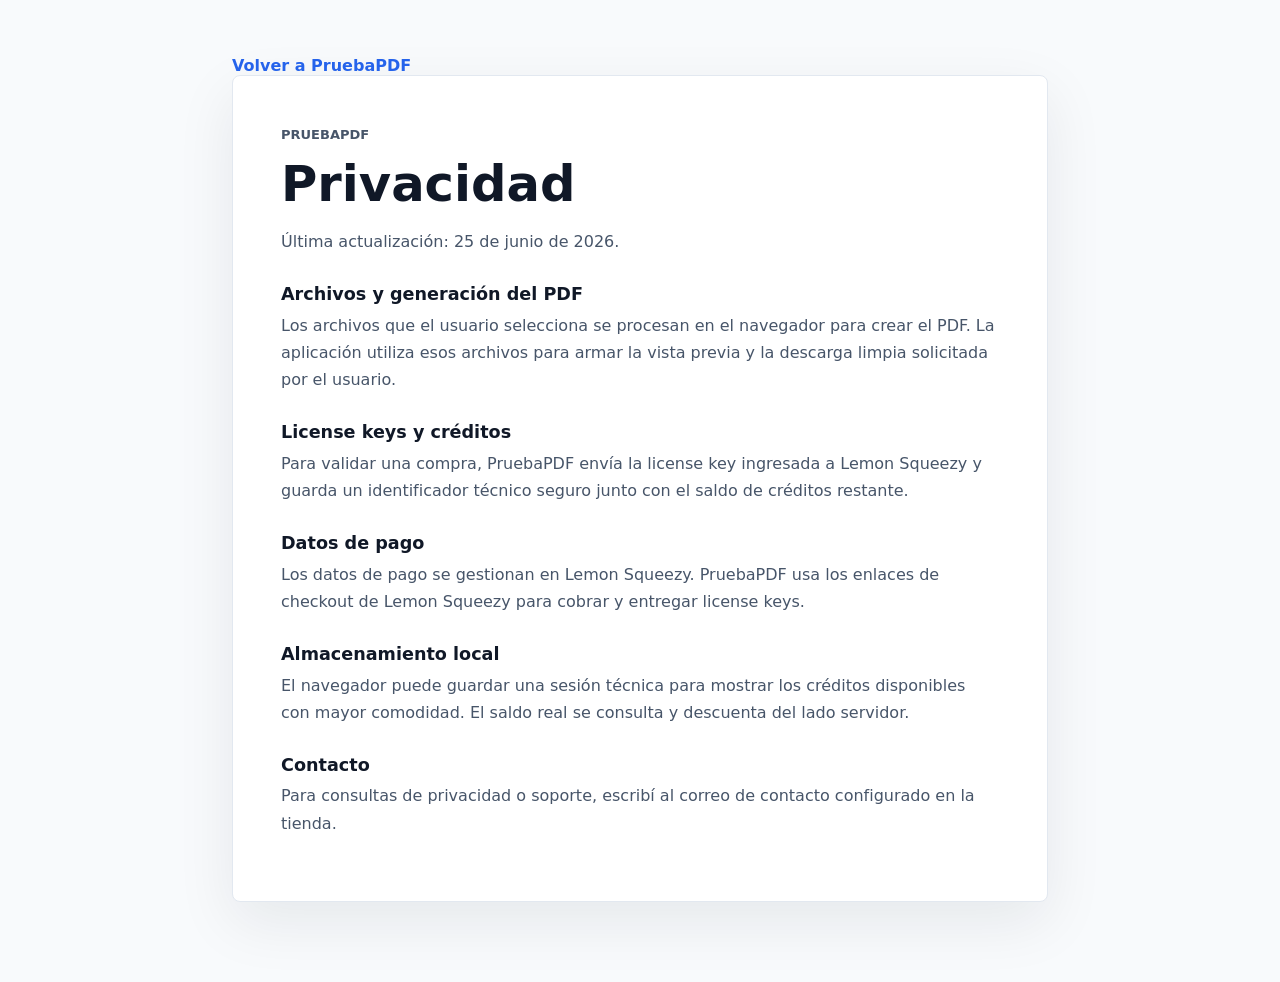
==== privacidad.html @ 2d275d3f "Add legal pages and env examples" ====
<!doctype html>
<html lang="es">
  <head>
    <meta charset="utf-8" />
    <meta name="viewport" content="width=device-width, initial-scale=1" />
    <title>Privacidad | PruebaPDF</title>
    <meta name="description" content="Política de privacidad de PruebaPDF." />
    <link rel="stylesheet" href="./styles.css" />
  </head>
  <body class="legal-page">
    <main class="legal-shell">
      <a href="./index.html">Volver a PruebaPDF</a>
      <article class="legal-card">
        <p class="eyebrow">PruebaPDF</p>
        <h1>Privacidad</h1>
        <p>Última actualización: 25 de junio de 2026.</p>

        <h2>Archivos y generación del PDF</h2>
        <p>
          Los archivos que el usuario selecciona se procesan en el navegador para crear el PDF. La aplicación utiliza esos
          archivos para armar la vista previa y la descarga limpia solicitada por el usuario.
        </p>

        <h2>License keys y créditos</h2>
        <p>
          Para validar una compra, PruebaPDF envía la license key ingresada a Lemon Squeezy y guarda un identificador
          técnico seguro junto con el saldo de créditos restante.
        </p>

        <h2>Datos de pago</h2>
        <p>
          Los datos de pago se gestionan en Lemon Squeezy. PruebaPDF usa los enlaces de checkout de Lemon Squeezy para
          cobrar y entregar license keys.
        </p>

        <h2>Almacenamiento local</h2>
        <p>
          El navegador puede guardar una sesión técnica para mostrar los créditos disponibles con mayor comodidad. El saldo
          real se consulta y descuenta del lado servidor.
        </p>

        <h2>Contacto</h2>
        <p>Para consultas de privacidad o soporte, escribí al correo de contacto configurado en la tienda.</p>
      </article>
    </main>
  </body>
</html>
---- styles.css ----
:root {
  --ink: #09111a;
  --muted: #5b6472;
  --line: #d9e3e8;
  --paper: #ffffff;
  --soft: #f7fafc;
  --mint: #139b8f;
  --blue: #246bfe;
  --coral: #e95f58;
  --gold: #f5ba41;
  --violet: #6e56cf;
  --shadow: 0 18px 45px rgba(30, 45, 62, 0.1);
}

* {
  box-sizing: border-box;
}

html {
  scroll-behavior: smooth;
}

body {
  margin: 0;
  background:
    linear-gradient(180deg, #f4fbff 0%, #fffaf1 42%, #f7fafc 100%);
  color: var(--ink);
  font-family: Inter, ui-sans-serif, system-ui, -apple-system, BlinkMacSystemFont, "Segoe UI", sans-serif;
}

a {
  color: inherit;
  text-decoration: none;
}

button,
input,
textarea {
  font: inherit;
}

button {
  cursor: pointer;
}

.hero {
  min-height: 92vh;
  background:
    linear-gradient(90deg, rgba(7, 16, 29, 0.9), rgba(11, 91, 112, 0.56)),
    url("https://images.unsplash.com/photo-1450101499163-c8848c66ca85?auto=format&fit=crop&w=1800&q=85");
  background-position: center;
  background-size: cover;
  color: white;
  display: flex;
  flex-direction: column;
  justify-content: space-between;
  padding: 22px clamp(18px, 5vw, 72px) 54px;
}

.nav {
  align-items: center;
  display: flex;
  justify-content: space-between;
}

.nav strong {
  font-size: 22px;
}

.nav a {
  background: rgba(255, 255, 255, 0.13);
  border: 1px solid rgba(255, 255, 255, 0.42);
  border-radius: 999px;
  padding: 9px 14px;
}

.hero-grid {
  align-items: center;
  display: grid;
  gap: 36px;
  grid-template-columns: minmax(0, 1.1fr) minmax(300px, 0.7fr);
}

.eyebrow {
  color: #bff8e9;
  font-size: 13px;
  font-weight: 800;
  letter-spacing: 0;
  margin: 0 0 12px;
  text-transform: uppercase;
}

h1,
h2,
h3,
p {
  margin-top: 0;
}

h1 {
  font-size: clamp(42px, 7vw, 76px);
  letter-spacing: 0;
  line-height: 0.98;
  margin-bottom: 22px;
  max-width: 980px;
}

h2 {
  font-size: 34px;
  letter-spacing: 0;
  line-height: 1.05;
  margin-bottom: 10px;
}

.lead {
  color: rgba(255, 255, 255, 0.86);
  font-size: 20px;
  line-height: 1.45;
  max-width: 720px;
}

.actions {
  display: flex;
  flex-wrap: wrap;
  gap: 12px;
  margin-top: 28px;
}

.primary,
.secondary,
.dark,
.code-box button {
  align-items: center;
  border: 0;
  border-radius: 8px;
  display: inline-flex;
  font-weight: 800;
  gap: 8px;
  justify-content: center;
  min-height: 48px;
  padding: 0 18px;
}

.primary {
  background: linear-gradient(135deg, var(--gold), #ff7a59);
  box-shadow: 0 14px 28px rgba(233, 95, 88, 0.25);
  color: #211404;
}

.secondary {
  background: rgba(255, 255, 255, 0.18);
  border: 1px solid rgba(255, 255, 255, 0.28);
  color: white;
}

.dark {
  background: linear-gradient(135deg, var(--ink), #214b76);
  box-shadow: 0 14px 28px rgba(9, 17, 26, 0.18);
  color: white;
}

button:disabled {
  cursor: not-allowed;
  opacity: 0.55;
}

.paper {
  background: white;
  border-radius: 6px;
  box-shadow: 0 26px 70px rgba(0, 0, 0, 0.35);
  color: var(--ink);
  display: grid;
  gap: 16px;
  min-height: 430px;
  padding: 34px;
  transform: rotate(1.5deg);
}

.paper span {
  color: var(--blue);
  font-weight: 800;
}

.paper b {
  font-size: 28px;
  line-height: 1.05;
}

.paper small {
  border-top: 1px solid var(--line);
  color: var(--muted);
  padding-top: 14px;
}

.band {
  background: #ffffff;
}

.builder {
  background:
    linear-gradient(135deg, rgba(36, 107, 254, 0.08), rgba(19, 155, 143, 0.08)),
    #f9fcff;
}

.prices {
  background: #101b2a;
  color: white;
}

.faq {
  background: #fffaf1;
}

.band,
.builder,
.prices,
.faq {
  padding: 56px clamp(18px, 5vw, 72px);
}

.three,
.price-grid {
  display: grid;
  gap: 16px;
}

.three {
  grid-template-columns: repeat(3, 1fr);
}

.mini,
.price,
.side,
.workspace {
  background: var(--paper);
  border: 1px solid var(--line);
  border-radius: 8px;
  box-shadow: var(--shadow);
}

.mini {
  align-items: center;
  border-color: transparent;
  display: flex;
  font-weight: 800;
  gap: 10px;
  padding: 18px;
}

.mini:nth-child(1) {
  background: #eaf7ff;
  color: #0c4771;
}

.mini:nth-child(2) {
  background: #fff0e8;
  color: #87371e;
}

.mini:nth-child(3) {
  background: #edf8ef;
  color: #1d653b;
}

.section-title {
  margin-bottom: 24px;
}

.section-title .eyebrow {
  color: var(--blue);
}

.prices .section-title .eyebrow {
  color: var(--gold);
}

.prices .section-title h2 {
  color: white;
}

.builder-grid {
  align-items: start;
  display: grid;
  gap: 18px;
  grid-template-columns: minmax(0, 1fr) 360px;
}

.workspace,
.side {
  padding: 18px;
}

.upload {
  align-items: center;
  background: linear-gradient(180deg, #ffffff, #f2fbff);
  border: 2px dashed #71a8d8;
  border-radius: 8px;
  cursor: pointer;
  display: grid;
  gap: 8px;
  justify-items: center;
  min-height: 160px;
  padding: 24px;
  text-align: center;
}

.upload input {
  display: none;
}

.upload-icon {
  align-items: center;
  background: linear-gradient(135deg, var(--blue), var(--mint));
  border-radius: 999px;
  color: white;
  display: flex;
  font-size: 28px;
  font-weight: 900;
  height: 48px;
  justify-content: center;
  width: 48px;
}

.upload span,
.status p,
.price p,
.faq p,
.timeline,
footer span,
.empty {
  color: var(--muted);
}

.form-grid {
  display: grid;
  gap: 14px;
  grid-template-columns: repeat(3, 1fr);
  margin-top: 18px;
}

label {
  color: #2f3843;
  display: grid;
  font-size: 13px;
  font-weight: 800;
  gap: 7px;
}

.wide {
  grid-column: 1 / -1;
}

input,
textarea {
  background: white;
  border: 1px solid var(--line);
  border-radius: 8px;
  color: var(--ink);
  min-height: 44px;
  padding: 10px 12px;
  width: 100%;
}

input:focus,
textarea:focus {
  border-color: var(--blue);
  box-shadow: 0 0 0 4px rgba(36, 107, 254, 0.12);
  outline: none;
}

textarea {
  min-height: 92px;
  resize: vertical;
}

.items {
  display: grid;
  gap: 12px;
  margin-top: 18px;
}

.item {
  align-items: center;
  background: #ffffff;
  border: 1px solid #dce9f3;
  border-radius: 8px;
  display: grid;
  gap: 14px;
  grid-template-columns: 72px minmax(0, 1fr) auto;
  padding: 12px;
}

.thumb {
  align-items: center;
  aspect-ratio: 1;
  background: linear-gradient(135deg, #eaf2ff, #e9fbf4);
  border-radius: 6px;
  display: flex;
  font-size: 28px;
  justify-content: center;
  overflow: hidden;
}

.thumb img {
  height: 100%;
  object-fit: cover;
  width: 100%;
}

.item-body {
  display: grid;
  gap: 9px;
  min-width: 0;
}

.item-body strong {
  overflow: hidden;
  text-overflow: ellipsis;
  white-space: nowrap;
}

.item-fields {
  display: grid;
  gap: 8px;
  grid-template-columns: 150px 1fr;
}

.tool-buttons {
  display: grid;
  gap: 7px;
}

.tool-buttons button {
  align-items: center;
  background: white;
  border: 1px solid var(--line);
  border-radius: 7px;
  display: flex;
  height: 34px;
  justify-content: center;
  width: 38px;
}

.tool-buttons button:hover {
  border-color: var(--blue);
  color: var(--blue);
}

.empty {
  align-items: center;
  border: 1px solid var(--line);
  border-radius: 8px;
  display: flex;
  gap: 10px;
  justify-content: center;
  min-height: 90px;
  padding: 16px;
}

.side {
  display: grid;
  gap: 14px;
  position: sticky;
  top: 14px;
}

.status {
  background: linear-gradient(135deg, #edf8ef, #eaf7ff);
  border-radius: 8px;
  padding: 14px;
}

.status p {
  font-size: 14px;
  line-height: 1.4;
  margin: 4px 0 0;
}

.timeline,
.code-box {
  background: #f5f8fb;
  border-radius: 8px;
  display: grid;
  gap: 10px;
  padding: 14px;
}

.timeline div {
  display: grid;
  gap: 6px;
}

.full {
  width: 100%;
}

.code-box button {
  background: linear-gradient(135deg, var(--blue), var(--mint));
  color: white;
}

.message {
  background: #fff7df;
  border: 1px solid #ecd089;
  border-radius: 8px;
  color: #513b0b;
  margin: 0;
  padding: 12px;
}

.price-grid {
  grid-template-columns: repeat(4, 1fr);
}

.price {
  color: var(--ink);
  display: grid;
  gap: 12px;
  min-height: 282px;
  padding: 22px;
  position: relative;
  transition:
    transform 160ms ease,
    box-shadow 160ms ease;
}

.price:hover {
  box-shadow: 0 22px 58px rgba(0, 0, 0, 0.18);
  transform: translateY(-3px);
}

.price h3 {
  margin: 0;
}

.price strong {
  color: #0b1520;
  font-size: 34px;
  line-height: 1;
}

.price-icon {
  background: #eaf2ff;
  border-radius: 999px;
  color: var(--blue);
  font-size: 12px;
  font-weight: 900;
  justify-self: start;
  padding: 7px 10px;
}

.price-action {
  align-items: center;
  align-self: end;
  background: linear-gradient(135deg, var(--blue), var(--violet));
  border-radius: 8px;
  color: white;
  display: flex;
  font-weight: 900;
  justify-content: center;
  min-height: 44px;
  padding: 0 14px;
}

.price-action.ghost {
  background: #edf8ef;
  color: #176452;
}

.recommended {
  background: linear-gradient(180deg, #fff7df, #ffffff 48%);
  border: 2px solid var(--gold);
  box-shadow: 0 24px 70px rgba(245, 186, 65, 0.26);
  transform: translateY(-8px);
}

.recommended > span:first-child {
  background: linear-gradient(135deg, var(--coral), var(--gold));
  border-radius: 999px;
  color: #210f08;
  font-size: 12px;
  font-weight: 900;
  justify-self: start;
  padding: 6px 10px;
}

.recommended .price-icon {
  background: #101b2a;
  color: white;
}

.recommended .price-action {
  background: linear-gradient(135deg, var(--coral), var(--gold));
  color: #210f08;
}

.faq > div {
  max-width: 840px;
}

details {
  background: white;
  border: 1px solid var(--line);
  border-radius: 8px;
  margin-top: 10px;
  padding: 16px 18px;
}

summary {
  cursor: pointer;
  font-weight: 900;
}

details p {
  line-height: 1.5;
  margin: 12px 0 0;
}

footer {
  align-items: center;
  background: #101b2a;
  border-top: 1px solid rgba(255, 255, 255, 0.12);
  color: white;
  display: flex;
  gap: 12px;
  justify-content: space-between;
  padding: 22px clamp(18px, 5vw, 72px);
}

footer a {
  color: inherit;
  font-weight: 800;
  margin-left: 10px;
}

.legal-page {
  background: #f8fafc;
  color: #101827;
}

.legal-shell {
  margin: 0 auto;
  max-width: 860px;
  padding: 56px 22px 80px;
}

.legal-shell a {
  color: #2563eb;
  font-weight: 800;
}

.legal-card {
  background: #fff;
  border: 1px solid #e2e8f0;
  border-radius: 8px;
  box-shadow: 0 20px 60px rgba(15, 23, 42, 0.08);
  padding: clamp(24px, 5vw, 48px);
}

.legal-card h1 {
  font-size: clamp(2rem, 5vw, 3.1rem);
  line-height: 1.05;
  margin: 12px 0 18px;
}

.legal-card h2 {
  font-size: 1.1rem;
  margin: 30px 0 8px;
}

.legal-card p,
.legal-card li {
  color: #475569;
  line-height: 1.7;
}

.legal-card ul {
  padding-left: 20px;
}

@media (max-width: 980px) {
  .hero-grid,
  .builder-grid,
  .three,
  .price-grid,
  .form-grid {
    grid-template-columns: 1fr;
  }

  .hero {
    min-height: auto;
  }

  .paper {
    display: none;
  }

  .side {
    position: static;
  }
}

@media (max-width: 640px) {
  h1 {
    font-size: 42px;
  }

  .item {
    grid-template-columns: 56px minmax(0, 1fr);
  }

  .tool-buttons {
    grid-column: 1 / -1;
    grid-template-columns: repeat(3, 1fr);
  }

  .tool-buttons button {
    width: 100%;
  }

  .item-fields {
    grid-template-columns: 1fr;
  }

  footer {
    align-items: start;
    flex-direction: column;
  }
}
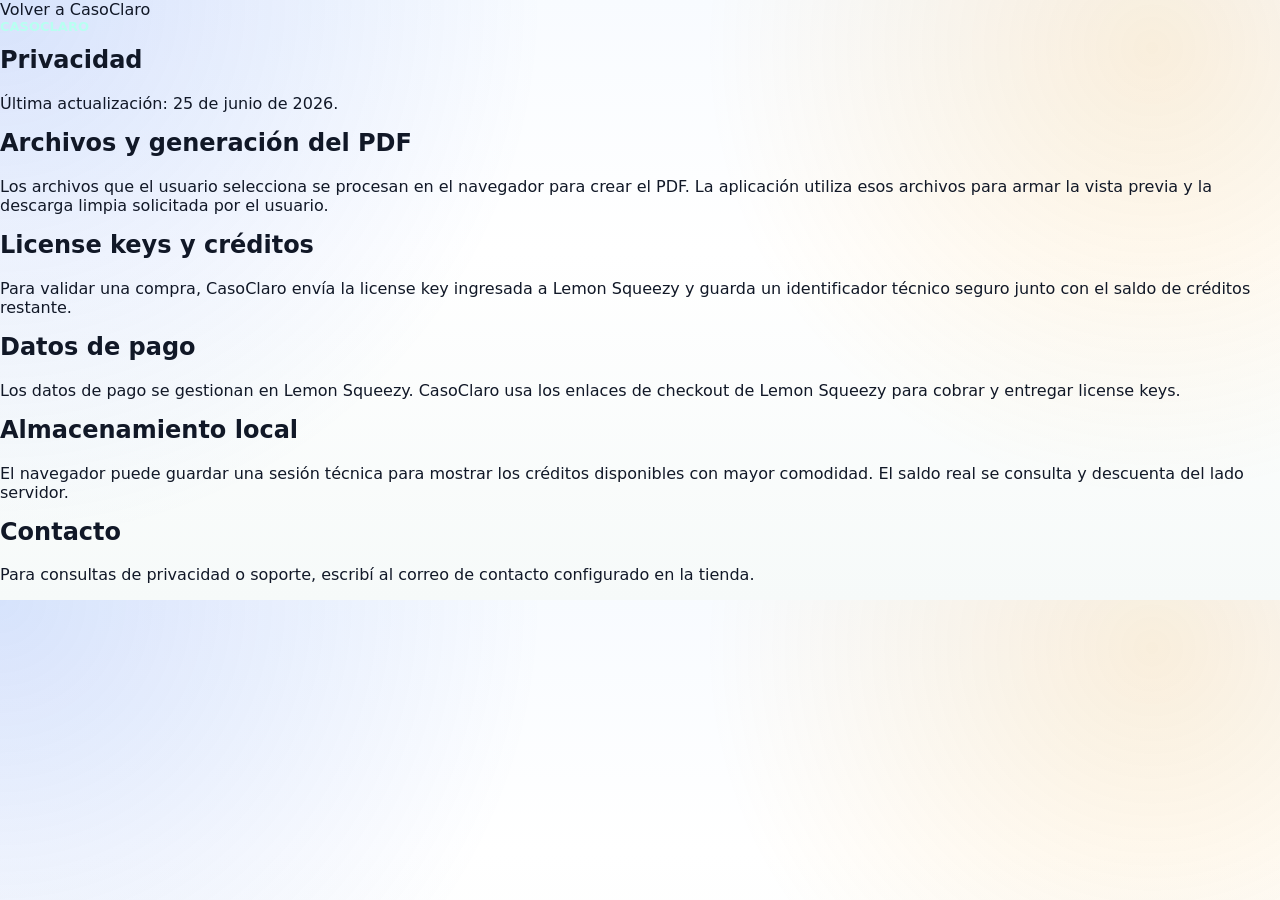
==== commit 53d36276: "Switch visible brand to CasoClaro" ====
--- a/privacidad.html
+++ b/privacidad.html
@@ -3,15 +3,15 @@
   <head>
     <meta charset="utf-8" />
     <meta name="viewport" content="width=device-width, initial-scale=1" />
-    <title>Privacidad | PruebaPDF</title>
-    <meta name="description" content="Política de privacidad de PruebaPDF." />
+    <title>Privacidad | CasoClaro</title>
+    <meta name="description" content="Política de privacidad de CasoClaro." />
     <link rel="stylesheet" href="./styles.css" />
   </head>
   <body class="legal-page">
     <main class="legal-shell">
-      <a href="./index.html">Volver a PruebaPDF</a>
+      <a href="./index.html">Volver a CasoClaro</a>
       <article class="legal-card">
-        <p class="eyebrow">PruebaPDF</p>
+        <p class="eyebrow">CasoClaro</p>
         <h1>Privacidad</h1>
         <p>Última actualización: 25 de junio de 2026.</p>
 
@@ -23,13 +23,13 @@
 
         <h2>License keys y créditos</h2>
         <p>
-          Para validar una compra, PruebaPDF envía la license key ingresada a Lemon Squeezy y guarda un identificador
+          Para validar una compra, CasoClaro envía la license key ingresada a Lemon Squeezy y guarda un identificador
           técnico seguro junto con el saldo de créditos restante.
         </p>
 
         <h2>Datos de pago</h2>
         <p>
-          Los datos de pago se gestionan en Lemon Squeezy. PruebaPDF usa los enlaces de checkout de Lemon Squeezy para
+          Los datos de pago se gestionan en Lemon Squeezy. CasoClaro usa los enlaces de checkout de Lemon Squeezy para
           cobrar y entregar license keys.
         </p>
 
--- a/styles.css
+++ b/styles.css
@@ -1,15 +1,16 @@
 :root {
-  --ink: #09111a;
-  --muted: #5b6472;
-  --line: #d9e3e8;
+  --ink: #111827;
+  --muted: #667085;
+  --line: #dde6f0;
   --paper: #ffffff;
-  --soft: #f7fafc;
-  --mint: #139b8f;
-  --blue: #246bfe;
-  --coral: #e95f58;
-  --gold: #f5ba41;
-  --violet: #6e56cf;
-  --shadow: 0 18px 45px rgba(30, 45, 62, 0.1);
+  --soft: #f5f8fc;
+  --blue: #2563eb;
+  --teal: #0f766e;
+  --violet: #7c3aed;
+  --amber: #f59e0b;
+  --rose: #fb7185;
+  --green: #16a34a;
+  --shadow: 0 22px 70px rgba(15, 23, 42, 0.12);
 }
 
 * {
@@ -23,9 +24,18 @@
 body {
   margin: 0;
   background:
-    linear-gradient(180deg, #f4fbff 0%, #fffaf1 42%, #f7fafc 100%);
+    radial-gradient(circle at top left, rgba(37, 99, 235, 0.16), transparent 34rem),
+    radial-gradient(circle at 90% 8%, rgba(245, 158, 11, 0.14), transparent 28rem),
+    linear-gradient(180deg, #f8fbff 0%, #ffffff 42%, #f6faf9 100%);
   color: var(--ink);
   font-family: Inter, ui-sans-serif, system-ui, -apple-system, BlinkMacSystemFont, "Segoe UI", sans-serif;
+}
+
+button,
+input,
+select,
+textarea {
+  font: inherit;
 }
 
 a {
@@ -34,89 +44,129 @@
 }
 
 button,
-input,
-textarea {
-  font: inherit;
+a {
+  -webkit-tap-highlight-color: transparent;
 }
 
 button {
   cursor: pointer;
 }
 
-.hero {
-  min-height: 92vh;
-  background:
-    linear-gradient(90deg, rgba(7, 16, 29, 0.9), rgba(11, 91, 112, 0.56)),
-    url("https://images.unsplash.com/photo-1450101499163-c8848c66ca85?auto=format&fit=crop&w=1800&q=85");
-  background-position: center;
-  background-size: cover;
-  color: white;
-  display: flex;
-  flex-direction: column;
-  justify-content: space-between;
-  padding: 22px clamp(18px, 5vw, 72px) 54px;
-}
-
-.nav {
-  align-items: center;
-  display: flex;
-  justify-content: space-between;
-}
-
-.nav strong {
-  font-size: 22px;
-}
-
-.nav a {
-  background: rgba(255, 255, 255, 0.13);
-  border: 1px solid rgba(255, 255, 255, 0.42);
-  border-radius: 999px;
-  padding: 9px 14px;
-}
-
-.hero-grid {
-  align-items: center;
-  display: grid;
-  gap: 36px;
-  grid-template-columns: minmax(0, 1.1fr) minmax(300px, 0.7fr);
-}
-
-.eyebrow {
-  color: #bff8e9;
-  font-size: 13px;
-  font-weight: 800;
-  letter-spacing: 0;
-  margin: 0 0 12px;
-  text-transform: uppercase;
+button:disabled {
+  cursor: not-allowed;
+  opacity: 0.55;
 }
 
 h1,
 h2,
 h3,
+h4,
+h5,
 p {
   margin-top: 0;
 }
 
-h1 {
-  font-size: clamp(42px, 7vw, 76px);
+.hero {
+  color: white;
+  min-height: 90vh;
+  overflow: hidden;
+  padding: 22px clamp(18px, 5vw, 72px) 58px;
+  position: relative;
+}
+
+.hero::before {
+  background:
+    linear-gradient(110deg, rgba(9, 17, 26, 0.93), rgba(15, 118, 110, 0.66)),
+    url("https://images.unsplash.com/photo-1450101499163-c8848c66ca85?auto=format&fit=crop&w=1800&q=84");
+  background-position: center;
+  background-size: cover;
+  content: "";
+  inset: 0;
+  position: absolute;
+  z-index: -2;
+}
+
+.hero::after {
+  background:
+    linear-gradient(135deg, transparent 0 55%, rgba(255, 255, 255, 0.1) 55% 100%),
+    linear-gradient(90deg, rgba(37, 99, 235, 0.28), transparent);
+  content: "";
+  inset: 0;
+  position: absolute;
+  z-index: -1;
+}
+
+.nav {
+  align-items: center;
+  display: flex;
+  gap: 16px;
+  justify-content: space-between;
+  margin-bottom: clamp(44px, 11vh, 110px);
+}
+
+.brand,
+.nav-actions {
+  align-items: center;
+  display: flex;
+  gap: 10px;
+}
+
+.brand {
+  font-size: 22px;
+  font-weight: 900;
+}
+
+.brand-mark {
+  align-items: center;
+  background: linear-gradient(135deg, #fb7185, #f59e0b);
+  border-radius: 8px;
+  color: white;
+  display: inline-flex;
+  height: 36px;
+  justify-content: center;
+  width: 36px;
+}
+
+.nav-actions a,
+.language-toggle {
+  background: rgba(255, 255, 255, 0.14);
+  border: 1px solid rgba(255, 255, 255, 0.28);
+  border-radius: 999px;
+  color: white;
+  font-weight: 800;
+  min-height: 40px;
+  padding: 0 14px;
+}
+
+.hero-grid {
+  align-items: center;
+  display: grid;
+  gap: 40px;
+  grid-template-columns: minmax(0, 1.1fr) minmax(310px, 0.78fr);
+}
+
+.eyebrow {
+  color: #b8fff1;
+  font-size: 13px;
+  font-weight: 900;
+  letter-spacing: 0;
+  margin-bottom: 12px;
+  text-transform: uppercase;
+}
+
+.hero h1 {
+  font-size: clamp(43px, 7vw, 78px);
   letter-spacing: 0;
   line-height: 0.98;
   margin-bottom: 22px;
   max-width: 980px;
 }
 
-h2 {
-  font-size: 34px;
-  letter-spacing: 0;
-  line-height: 1.05;
-  margin-bottom: 10px;
-}
-
 .lead {
-  color: rgba(255, 255, 255, 0.86);
-  font-size: 20px;
+  color: rgba(255, 255, 255, 0.88);
+  font-size: clamp(18px, 2vw, 22px);
   line-height: 1.45;
-  max-width: 720px;
+  max-width: 760px;
 }
 
 .actions {
@@ -129,221 +179,378 @@
 .primary,
 .secondary,
 .dark,
-.code-box button {
+.price-action,
+.license-row button,
+.copy-block button,
+.wizard-nav button {
   align-items: center;
   border: 0;
   border-radius: 8px;
   display: inline-flex;
-  font-weight: 800;
-  gap: 8px;
+  font-weight: 900;
   justify-content: center;
   min-height: 48px;
   padding: 0 18px;
 }
 
 .primary {
-  background: linear-gradient(135deg, var(--gold), #ff7a59);
-  box-shadow: 0 14px 28px rgba(233, 95, 88, 0.25);
+  background: linear-gradient(135deg, var(--amber), #ff6f61);
+  box-shadow: 0 16px 36px rgba(245, 158, 11, 0.26);
   color: #211404;
 }
 
 .secondary {
+  background: rgba(255, 255, 255, 0.16);
+  border: 1px solid rgba(255, 255, 255, 0.28);
+  color: white;
+}
+
+.secondary.light {
+  background: #eef4ff;
+  border-color: var(--line);
+  color: var(--blue);
+}
+
+.dark {
+  background: linear-gradient(135deg, #111827, #1e3a8a);
+  color: white;
+}
+
+.full {
+  width: 100%;
+}
+
+.hero-product {
+  min-height: 460px;
+  position: relative;
+}
+
+.mess-stack {
+  display: grid;
+  gap: 10px;
+  left: 0;
+  position: absolute;
+  top: 34px;
+  transform: rotate(-6deg);
+  width: 72%;
+}
+
+.mess-stack span {
+  backdrop-filter: blur(10px);
   background: rgba(255, 255, 255, 0.18);
-  border: 1px solid rgba(255, 255, 255, 0.28);
-  color: white;
-}
-
-.dark {
-  background: linear-gradient(135deg, var(--ink), #214b76);
-  box-shadow: 0 14px 28px rgba(9, 17, 26, 0.18);
-  color: white;
-}
-
-button:disabled {
-  cursor: not-allowed;
-  opacity: 0.55;
-}
-
-.paper {
+  border: 1px solid rgba(255, 255, 255, 0.24);
+  border-radius: 8px;
+  color: rgba(255, 255, 255, 0.8);
+  padding: 12px 14px;
+}
+
+.clean-doc {
   background: white;
-  border-radius: 6px;
-  box-shadow: 0 26px 70px rgba(0, 0, 0, 0.35);
+  border-radius: 8px;
+  box-shadow: 0 34px 90px rgba(0, 0, 0, 0.36);
   color: var(--ink);
   display: grid;
   gap: 16px;
-  min-height: 430px;
-  padding: 34px;
-  transform: rotate(1.5deg);
-}
-
-.paper span {
+  margin-left: auto;
+  min-height: 390px;
+  padding: 32px;
+  position: relative;
+  top: 68px;
+  transform: rotate(1.8deg);
+  width: min(92%, 430px);
+}
+
+.clean-doc span {
   color: var(--blue);
-  font-weight: 800;
-}
-
-.paper b {
-  font-size: 28px;
-  line-height: 1.05;
-}
-
-.paper small {
+  font-weight: 900;
+}
+
+.clean-doc strong {
+  font-size: 30px;
+  line-height: 1.04;
+}
+
+.clean-doc small {
   border-top: 1px solid var(--line);
   color: var(--muted);
   padding-top: 14px;
 }
 
-.band {
+.value-strip,
+.before-after,
+.builder,
+.prices,
+.seo-cases,
+.faq {
+  padding: 58px clamp(18px, 5vw, 72px);
+}
+
+.value-strip {
   background: #ffffff;
+  display: grid;
+  gap: 16px;
+  grid-template-columns: repeat(3, 1fr);
+}
+
+.value-strip div,
+.comparison-grid article,
+.seo-grid article,
+.mini-panel,
+.builder-shell,
+.price,
+details {
+  background: var(--paper);
+  border: 1px solid var(--line);
+  border-radius: 8px;
+  box-shadow: var(--shadow);
+}
+
+.value-strip div {
+  display: grid;
+  gap: 6px;
+  padding: 20px;
+}
+
+.value-strip strong {
+  font-size: 18px;
+}
+
+.value-strip span,
+.section-title p,
+.comparison-grid li,
+.price p,
+.faq p,
+footer span,
+.step-heading p,
+.empty,
+.credit-card span,
+.copy-block pre,
+.review-card p {
+  color: var(--muted);
+}
+
+.section-title {
+  margin-bottom: 26px;
+  max-width: 820px;
+}
+
+.section-title h2,
+.builder-title h2,
+.faq h2 {
+  font-size: clamp(30px, 4vw, 46px);
+  letter-spacing: 0;
+  line-height: 1.05;
+  margin-bottom: 12px;
+}
+
+.comparison-grid,
+.seo-grid,
+.price-grid {
+  display: grid;
+  gap: 18px;
+}
+
+.comparison-grid {
+  grid-template-columns: minmax(0, 0.9fr) minmax(0, 1.1fr);
+}
+
+.comparison-grid article {
+  padding: 24px;
+}
+
+.comparison-grid ul,
+.review-card ul {
+  display: grid;
+  gap: 10px;
+  margin: 16px 0 0;
+  padding-left: 20px;
+}
+
+.after-card {
+  background: linear-gradient(135deg, #ecfeff, #fff7ed);
+}
+
+.pill {
+  background: #e8f1ff;
+  border-radius: 999px;
+  color: var(--blue);
+  display: inline-flex;
+  font-size: 12px;
+  font-weight: 900;
+  padding: 7px 10px;
+}
+
+.muted-pill {
+  background: #f2f4f7;
+  color: #475467;
 }
 
 .builder {
   background:
-    linear-gradient(135deg, rgba(36, 107, 254, 0.08), rgba(19, 155, 143, 0.08)),
-    #f9fcff;
-}
-
-.prices {
-  background: #101b2a;
-  color: white;
-}
-
-.faq {
-  background: #fffaf1;
-}
-
-.band,
-.builder,
-.prices,
-.faq {
-  padding: 56px clamp(18px, 5vw, 72px);
-}
-
-.three,
-.price-grid {
-  display: grid;
-  gap: 16px;
-}
-
-.three {
-  grid-template-columns: repeat(3, 1fr);
-}
-
-.mini,
-.price,
-.side,
-.workspace {
-  background: var(--paper);
-  border: 1px solid var(--line);
-  border-radius: 8px;
-  box-shadow: var(--shadow);
-}
-
-.mini {
-  align-items: center;
-  border-color: transparent;
+    linear-gradient(135deg, rgba(37, 99, 235, 0.08), rgba(15, 118, 110, 0.08)),
+    #f8fbff;
+}
+
+.builder-shell {
+  display: grid;
+  gap: 0;
+  grid-template-columns: 320px minmax(0, 1fr);
+  overflow: hidden;
+}
+
+.progress-panel {
+  background: #0f172a;
+  color: white;
+  display: grid;
+  gap: 20px;
+  align-content: start;
+  padding: 22px;
+}
+
+.progress-head {
+  align-items: center;
+  display: flex;
+  justify-content: space-between;
+}
+
+.progress-bar {
+  background: rgba(255, 255, 255, 0.16);
+  border-radius: 999px;
+  height: 9px;
+  overflow: hidden;
+}
+
+.progress-bar span {
+  background: linear-gradient(90deg, var(--amber), #ff6f61);
+  display: block;
+  height: 100%;
+  transition: width 180ms ease;
+}
+
+.steps-list {
+  display: grid;
+  gap: 9px;
+  list-style: none;
+  margin: 0;
+  padding: 0;
+}
+
+.steps-list li {
+  align-items: center;
+  border-radius: 8px;
+  color: rgba(255, 255, 255, 0.72);
+  cursor: pointer;
   display: flex;
   font-weight: 800;
   gap: 10px;
-  padding: 18px;
-}
-
-.mini:nth-child(1) {
-  background: #eaf7ff;
-  color: #0c4771;
-}
-
-.mini:nth-child(2) {
-  background: #fff0e8;
-  color: #87371e;
-}
-
-.mini:nth-child(3) {
-  background: #edf8ef;
-  color: #1d653b;
-}
-
-.section-title {
-  margin-bottom: 24px;
-}
-
-.section-title .eyebrow {
-  color: var(--blue);
-}
-
-.prices .section-title .eyebrow {
-  color: var(--gold);
-}
-
-.prices .section-title h2 {
-  color: white;
-}
-
-.builder-grid {
+  min-height: 42px;
+  padding: 8px;
+}
+
+.steps-list span {
+  align-items: center;
+  background: rgba(255, 255, 255, 0.11);
+  border-radius: 999px;
+  display: inline-flex;
+  height: 28px;
+  justify-content: center;
+  width: 28px;
+}
+
+.steps-list .is-current {
+  background: rgba(255, 255, 255, 0.12);
+  color: white;
+}
+
+.steps-list .is-current span,
+.steps-list .is-done span {
+  background: var(--green);
+  color: white;
+}
+
+.wizard {
+  background: white;
+  min-height: 720px;
+  padding: clamp(18px, 3vw, 34px);
+}
+
+.wizard-step {
+  display: none;
+}
+
+.wizard-step.is-active {
+  display: block;
+}
+
+.step-heading {
   align-items: start;
-  display: grid;
-  gap: 18px;
-  grid-template-columns: minmax(0, 1fr) 360px;
-}
-
-.workspace,
-.side {
-  padding: 18px;
-}
-
-.upload {
-  align-items: center;
-  background: linear-gradient(180deg, #ffffff, #f2fbff);
-  border: 2px dashed #71a8d8;
-  border-radius: 8px;
-  cursor: pointer;
-  display: grid;
+  display: flex;
+  gap: 14px;
+  margin-bottom: 22px;
+}
+
+.step-heading > span {
+  align-items: center;
+  background: linear-gradient(135deg, var(--blue), var(--violet));
+  border-radius: 8px;
+  color: white;
+  display: inline-flex;
+  flex: 0 0 42px;
+  font-weight: 900;
+  height: 42px;
+  justify-content: center;
+}
+
+.step-heading h3 {
+  font-size: 26px;
+  margin-bottom: 4px;
+}
+
+.case-grid {
+  display: grid;
+  gap: 12px;
+  grid-template-columns: repeat(3, 1fr);
+}
+
+.case-option {
+  background: #ffffff;
+  border: 1px solid var(--line);
+  border-radius: 8px;
+  color: var(--ink);
+  display: grid;
+  gap: 7px;
+  min-height: 138px;
+  padding: 16px;
+  text-align: left;
+}
+
+.case-option span {
+  font-size: 26px;
+}
+
+.case-option small {
+  color: var(--muted);
+  line-height: 1.35;
+}
+
+.case-option.is-selected {
+  background: linear-gradient(135deg, #eff6ff, #fff7ed);
+  border-color: var(--blue);
+  box-shadow: 0 18px 38px rgba(37, 99, 235, 0.14);
+}
+
+.smart-form {
+  display: grid;
+  gap: 14px;
+  grid-template-columns: repeat(2, 1fr);
+}
+
+label {
+  color: #344054;
+  display: grid;
+  font-size: 13px;
+  font-weight: 900;
   gap: 8px;
-  justify-items: center;
-  min-height: 160px;
-  padding: 24px;
-  text-align: center;
-}
-
-.upload input {
-  display: none;
-}
-
-.upload-icon {
-  align-items: center;
-  background: linear-gradient(135deg, var(--blue), var(--mint));
-  border-radius: 999px;
-  color: white;
-  display: flex;
-  font-size: 28px;
-  font-weight: 900;
-  height: 48px;
-  justify-content: center;
-  width: 48px;
-}
-
-.upload span,
-.status p,
-.price p,
-.faq p,
-.timeline,
-footer span,
-.empty {
-  color: var(--muted);
-}
-
-.form-grid {
-  display: grid;
-  gap: 14px;
-  grid-template-columns: repeat(3, 1fr);
-  margin-top: 18px;
-}
-
-label {
-  color: #2f3843;
-  display: grid;
-  font-size: 13px;
-  font-weight: 800;
-  gap: 7px;
 }
 
 .wide {
@@ -351,26 +558,252 @@
 }
 
 input,
+select,
 textarea {
   background: white;
   border: 1px solid var(--line);
   border-radius: 8px;
   color: var(--ink);
-  min-height: 44px;
-  padding: 10px 12px;
+  min-height: 46px;
+  padding: 11px 12px;
   width: 100%;
 }
 
+textarea {
+  min-height: 118px;
+  resize: vertical;
+}
+
 input:focus,
+select:focus,
 textarea:focus {
   border-color: var(--blue);
-  box-shadow: 0 0 0 4px rgba(36, 107, 254, 0.12);
+  box-shadow: 0 0 0 4px rgba(37, 99, 235, 0.12);
   outline: none;
 }
 
-textarea {
-  min-height: 92px;
-  resize: vertical;
+button:focus-visible,
+a:focus-visible,
+summary:focus-visible {
+  box-shadow: 0 0 0 4px rgba(37, 99, 235, 0.18);
+  outline: 2px solid var(--blue);
+  outline-offset: 2px;
+}
+
+.input-action {
+  display: grid;
+  gap: 8px;
+  grid-template-columns: minmax(0, 1fr) auto;
+}
+
+.input-action button,
+.tone-row button,
+.sort-actions button,
+.summary-options button,
+.request-option,
+.show-more-cases {
+  background: #eef4ff;
+  border: 1px solid #c7d7fe;
+  border-radius: 8px;
+  color: var(--blue);
+  font-weight: 850;
+  min-height: 42px;
+  padding: 0 12px;
+}
+
+.tone-row,
+.sort-actions,
+.summary-options,
+.request-options {
+  display: flex;
+  flex-wrap: wrap;
+  gap: 8px;
+  margin-top: 8px;
+}
+
+.main-story textarea {
+  min-height: 148px;
+}
+
+.request-options {
+  display: grid;
+  grid-template-columns: repeat(2, minmax(0, 1fr));
+}
+
+.request-option {
+  align-items: flex-start;
+  color: var(--ink);
+  display: grid;
+  gap: 5px;
+  justify-items: start;
+  min-height: 74px;
+  padding: 12px;
+  text-align: left;
+}
+
+.request-option span {
+  color: var(--muted);
+  font-size: 12px;
+  line-height: 1.35;
+}
+
+.request-option.is-selected,
+.tone-row button.is-selected {
+  background: linear-gradient(135deg, #eff6ff, #fff7ed);
+  border-color: var(--blue);
+  box-shadow: 0 12px 26px rgba(37, 99, 235, 0.12);
+}
+
+.ready-texts {
+  display: grid;
+  gap: 12px;
+  grid-template-columns: repeat(3, minmax(0, 1fr));
+}
+
+.ready-texts label {
+  min-width: 0;
+}
+
+.ready-texts textarea {
+  min-height: 168px;
+}
+
+.quick-start {
+  align-items: center;
+  background: linear-gradient(135deg, #fff7ed, #eef8ff);
+  border: 1px solid #fed7aa;
+  border-radius: 8px;
+  display: grid;
+  gap: 14px;
+  grid-template-columns: minmax(0, 1fr) auto;
+  margin-bottom: 14px;
+  padding: 16px;
+}
+
+.quick-start strong {
+  display: block;
+  font-size: 18px;
+}
+
+.quick-start p,
+.progress-help,
+.buy-options p {
+  color: var(--muted);
+  margin: 4px 0 0;
+}
+
+.quick-start button {
+  min-height: 48px;
+  white-space: nowrap;
+}
+
+.show-more-cases {
+  margin-top: 12px;
+  width: 100%;
+}
+
+.advanced-box {
+  background: #f8fafc;
+  border: 1px solid var(--line);
+  border-radius: 8px;
+  margin-top: 16px;
+  padding: 14px;
+}
+
+.advanced-box summary {
+  color: var(--ink);
+}
+
+.advanced-grid {
+  display: grid;
+  gap: 14px;
+  grid-template-columns: repeat(2, 1fr);
+  margin-top: 14px;
+}
+
+.checklist {
+  display: grid;
+  gap: 12px;
+}
+
+.check-item {
+  align-items: center;
+  background: #fff;
+  border: 1px solid var(--line);
+  border-radius: 8px;
+  color: var(--ink);
+  cursor: pointer;
+  display: grid;
+  gap: 8px;
+  grid-template-columns: 42px minmax(0, 1fr);
+  justify-items: start;
+  min-height: 72px;
+  padding: 14px;
+  text-align: left;
+  width: 100%;
+}
+
+.check-item span {
+  align-items: center;
+  background: #eef4ff;
+  border-radius: 999px;
+  color: var(--blue);
+  display: flex;
+  font-size: 20px;
+  font-weight: 900;
+  height: 34px;
+  justify-content: center;
+  width: 34px;
+}
+
+.check-item strong,
+.check-item small {
+  grid-column: 2;
+}
+
+.check-item small {
+  color: var(--muted);
+}
+
+.check-item.is-selected {
+  background: linear-gradient(135deg, #eff6ff, #ecfdf3);
+  border-color: var(--blue);
+}
+
+.check-item.is-selected span {
+  background: var(--blue);
+  color: white;
+}
+
+.upload {
+  align-items: center;
+  background: linear-gradient(180deg, #ffffff, #eef8ff);
+  border: 2px dashed #9dc4ff;
+  border-radius: 8px;
+  cursor: pointer;
+  display: grid;
+  gap: 8px;
+  justify-items: center;
+  min-height: 180px;
+  padding: 28px;
+  text-align: center;
+}
+
+.upload input {
+  display: none;
+}
+
+.upload-icon {
+  align-items: center;
+  background: linear-gradient(135deg, var(--blue), var(--teal));
+  border-radius: 999px;
+  color: white;
+  display: flex;
+  font-size: 30px;
+  font-weight: 900;
+  height: 52px;
+  justify-content: center;
+  width: 52px;
 }
 
 .items {
@@ -380,13 +813,13 @@
 }
 
 .item {
-  align-items: center;
+  align-items: start;
   background: #ffffff;
-  border: 1px solid #dce9f3;
+  border: 1px solid var(--line);
   border-radius: 8px;
   display: grid;
   gap: 14px;
-  grid-template-columns: 72px minmax(0, 1fr) auto;
+  grid-template-columns: 80px minmax(0, 1fr) auto;
   padding: 12px;
 }
 
@@ -394,9 +827,10 @@
   align-items: center;
   aspect-ratio: 1;
   background: linear-gradient(135deg, #eaf2ff, #e9fbf4);
-  border-radius: 6px;
-  display: flex;
-  font-size: 28px;
+  border-radius: 8px;
+  color: var(--blue);
+  display: flex;
+  font-weight: 900;
   justify-content: center;
   overflow: hidden;
 }
@@ -409,103 +843,559 @@
 
 .item-body {
   display: grid;
+  gap: 10px;
+  min-width: 0;
+}
+
+.evidence-head {
+  align-items: center;
+  display: flex;
+  flex-wrap: wrap;
+  gap: 8px;
+  justify-content: space-between;
+}
+
+.evidence-head span {
+  background: #ecfdf3;
+  border-radius: 999px;
+  color: #087443;
+  font-size: 12px;
+  font-weight: 900;
+  padding: 6px 9px;
+}
+
+.item-fields {
+  display: grid;
+  gap: 8px;
+  grid-template-columns: 1fr;
+}
+
+.item-fields input:last-child {
+  grid-column: auto;
+}
+
+.item-advanced {
+  background: #f8fafc;
+  border: 1px solid var(--line);
+  border-radius: 8px;
+  margin: 0;
+  padding: 10px 12px;
+}
+
+.item-advanced summary {
+  color: var(--muted);
+  font-size: 13px;
+  font-weight: 850;
+}
+
+.item-advanced-fields {
+  display: grid;
+  gap: 8px;
+  grid-template-columns: minmax(0, 1fr) 160px;
+  margin-top: 10px;
+}
+
+.tool-buttons {
+  display: grid;
+  gap: 7px;
+}
+
+.tool-buttons button {
+  align-items: center;
+  background: white;
+  border: 1px solid var(--line);
+  border-radius: 8px;
+  color: var(--ink);
+  display: flex;
+  height: 36px;
+  justify-content: center;
+  width: 40px;
+}
+
+.empty {
+  align-items: center;
+  border: 1px solid var(--line);
+  border-radius: 8px;
+  display: flex;
+  justify-content: center;
+  min-height: 100px;
+  padding: 18px;
+  text-align: center;
+}
+
+.review-card {
+  background: linear-gradient(135deg, #eff6ff, #f8fafc);
+  border: 1px solid #c7d7fe;
+  border-radius: 8px;
+  display: grid;
+  gap: 18px;
+  grid-template-columns: minmax(0, 1fr) minmax(260px, 0.7fr);
+  margin-bottom: 16px;
+  padding: 18px;
+}
+
+.case-map,
+.final-summary,
+.clear-case,
+.ready-send-grid {
+  display: grid;
+  gap: 12px;
+  margin-bottom: 16px;
+}
+
+.clear-case {
+  grid-template-columns: repeat(2, minmax(0, 1fr));
+}
+
+.case-map {
+  grid-template-columns: repeat(4, 1fr);
+}
+
+.case-map article,
+.final-summary,
+.final-grid article,
+.clear-card,
+.ready-send-card {
+  background: #ffffff;
+  border: 1px solid var(--line);
+  border-radius: 8px;
+  padding: 14px;
+}
+
+.clear-card {
+  display: grid;
   gap: 9px;
   min-width: 0;
 }
 
-.item-body strong {
+.clear-card-main {
+  background: linear-gradient(135deg, #eff6ff, #f8fafc);
+  border-color: #c7d7fe;
+}
+
+.clear-card-wide {
+  grid-column: 1 / -1;
+}
+
+.clear-card span,
+.ready-send-card span,
+.ready-send-intro h4 {
+  color: var(--ink);
+  font-weight: 950;
+}
+
+.clear-card p,
+.clear-card li,
+.ready-send-card p,
+.ready-send-card li {
+  color: var(--muted);
+  line-height: 1.45;
+}
+
+.clear-card p,
+.clear-card ul,
+.clear-card ol {
+  margin: 0;
+}
+
+.clear-card ul,
+.clear-card ol,
+.ready-send-card ul {
+  padding-left: 20px;
+}
+
+.case-map article {
+  display: grid;
+  gap: 7px;
+  min-width: 0;
+}
+
+.case-map article > span {
+  align-items: center;
+  background: linear-gradient(135deg, var(--blue), var(--teal));
+  border-radius: 999px;
+  color: white;
+  display: flex;
+  font-size: 13px;
+  font-weight: 900;
+  height: 28px;
+  justify-content: center;
+  width: 28px;
+}
+
+.case-map small,
+.final-summary p,
+.final-grid span,
+.final-includes p {
+  color: var(--muted);
+}
+
+.case-map p,
+.final-summary p,
+.final-includes p {
+  line-height: 1.45;
+  margin: 0;
+}
+
+.final-summary h4 {
+  font-size: 23px;
+  margin: 10px 0 6px;
+}
+
+.ready-send-intro {
+  background: linear-gradient(135deg, #fff7ed, #eff6ff);
+  border: 1px solid #fed7aa;
+  border-radius: 8px;
+  margin-bottom: 14px;
+  padding: 16px;
+}
+
+.ready-send-intro h4 {
+  font-size: 24px;
+  margin: 0 0 6px;
+}
+
+.ready-send-intro p {
+  color: var(--muted);
+  margin: 0;
+}
+
+.ready-send-grid {
+  grid-template-columns: repeat(3, minmax(0, 1fr));
+}
+
+.ready-send-card {
+  align-content: start;
+  display: grid;
+  gap: 12px;
+  min-width: 0;
+}
+
+.ready-send-card p {
+  display: -webkit-box;
+  margin: 0;
+  max-height: 11.2em;
   overflow: hidden;
-  text-overflow: ellipsis;
+  -webkit-box-orient: vertical;
+  -webkit-line-clamp: 7;
+}
+
+.ready-send-card div {
+  display: flex;
+  flex-wrap: wrap;
+  gap: 8px;
+  margin-top: 4px;
+}
+
+.ready-send-card button {
+  background: #eef4ff;
+  border: 1px solid #c7d7fe;
+  border-radius: 8px;
+  color: var(--blue);
+  font-weight: 900;
+  min-height: 42px;
+  padding: 0 12px;
+}
+
+.ready-send-card button:first-child,
+.document-ready-card button {
+  background: linear-gradient(135deg, var(--blue), var(--teal));
+  border-color: transparent;
+  color: white;
+}
+
+.final-grid {
+  display: grid;
+  gap: 10px;
+  grid-template-columns: repeat(3, 1fr);
+}
+
+.final-grid article {
+  display: grid;
+  gap: 4px;
+  padding: 12px;
+}
+
+.final-grid strong {
+  color: var(--blue);
+  font-size: 28px;
+}
+
+.final-includes {
+  display: grid;
+  gap: 8px;
+}
+
+.action-panel {
+  align-content: start;
+}
+
+.review-card h4 {
+  font-size: 22px;
+  margin: 12px 0 8px;
+}
+
+.preview-panel {
+  margin-top: 18px;
+}
+
+.preview-document {
+  background: #fff;
+  border: 1px solid var(--line);
+  border-radius: 8px;
+  box-shadow: var(--shadow);
+  display: grid;
+  gap: 18px;
+  overflow: hidden;
+  padding: 22px;
+  position: relative;
+}
+
+.watermark {
+  color: rgba(244, 63, 94, 0.18);
+  font-size: clamp(46px, 9vw, 92px);
+  font-weight: 900;
+  left: 50%;
+  pointer-events: none;
+  position: absolute;
+  top: 44%;
+  transform: translate(-50%, -50%) rotate(-22deg);
   white-space: nowrap;
-}
-
-.item-fields {
-  display: grid;
-  gap: 8px;
-  grid-template-columns: 150px 1fr;
-}
-
-.tool-buttons {
-  display: grid;
-  gap: 7px;
-}
-
-.tool-buttons button {
-  align-items: center;
+  z-index: 3;
+}
+
+.preview-cover,
+.preview-index,
+.preview-timeline,
+.preview-evidence,
+.preview-locked {
+  background: #f8fbff;
+  border: 1px solid var(--line);
+  border-radius: 8px;
+  padding: 18px;
+  position: relative;
+}
+
+.preview-cover {
+  background: linear-gradient(135deg, #0f172a, #0f766e);
+  color: white;
+}
+
+.preview-cover span {
+  color: #b8fff1;
+  font-weight: 900;
+}
+
+.preview-cover h4 {
+  font-size: 30px;
+  margin: 18px 0 10px;
+}
+
+.preview-cover p {
+  color: rgba(255, 255, 255, 0.84);
+}
+
+.preview-index ol,
+.preview-timeline ol {
+  display: grid;
+  gap: 10px;
+  margin: 10px 0 0;
+  padding-left: 20px;
+}
+
+.preview-index li {
+  align-items: center;
+  display: flex;
+  gap: 12px;
+}
+
+.preview-index span,
+.preview-evidence span,
+.preview-locked span {
+  color: var(--blue);
+  font-size: 12px;
+  font-weight: 900;
+}
+
+.preview-evidence-list {
+  display: grid;
+  gap: 14px;
+}
+
+.preview-evidence img,
+.pdf-placeholder {
   background: white;
   border: 1px solid var(--line);
-  border-radius: 7px;
-  display: flex;
-  height: 34px;
+  border-radius: 8px;
+  display: block;
+  margin-top: 12px;
+  max-height: 360px;
+  object-fit: contain;
+  padding: 8px;
+  width: 100%;
+}
+
+.pdf-placeholder {
+  align-items: center;
+  color: var(--blue);
+  display: flex;
+  font-size: 36px;
+  font-weight: 900;
   justify-content: center;
-  width: 38px;
-}
-
-.tool-buttons button:hover {
-  border-color: var(--blue);
+  min-height: 220px;
+}
+
+.preview-locked {
+  background:
+    linear-gradient(135deg, rgba(17, 24, 39, 0.05), rgba(17, 24, 39, 0.11)),
+    repeating-linear-gradient(45deg, #ffffff, #ffffff 10px, #f3f4f6 10px, #f3f4f6 20px);
+}
+
+.preview-locked em {
+  color: var(--muted);
+  display: block;
+  margin-top: 8px;
+}
+
+.unlock-grid {
+  display: grid;
+  gap: 16px;
+  grid-template-columns: minmax(0, 1fr) minmax(270px, 0.85fr);
+}
+
+.credit-card,
+.buy-options a,
+.copy-block {
+  background: #ffffff;
+  border: 1px solid var(--line);
+  border-radius: 8px;
+  display: grid;
+  gap: 12px;
+  padding: 16px;
+}
+
+.credit-card.compact {
+  background: rgba(255, 255, 255, 0.08);
+  border-color: rgba(255, 255, 255, 0.16);
+}
+
+.license-row {
+  display: grid;
+  gap: 8px;
+  grid-template-columns: minmax(0, 1fr) auto;
+}
+
+.license-row button {
+  background: linear-gradient(135deg, var(--blue), var(--teal));
+  color: white;
+  min-height: 46px;
+}
+
+.buy-options {
+  display: grid;
+  gap: 10px;
+}
+
+.buy-options a {
+  min-height: 64px;
+  box-shadow: none;
+  transition: transform 160ms ease;
+}
+
+.buy-options a:hover {
+  transform: translateY(-2px);
+}
+
+.buy-options span {
   color: var(--blue);
-}
-
-.empty {
-  align-items: center;
+  font-weight: 900;
+}
+
+.buy-options .best {
+  background: linear-gradient(135deg, #fff7ed, #eff6ff);
+  border-color: var(--amber);
+}
+
+.buy-options em {
+  color: #92400e;
+  font-style: normal;
+  font-weight: 850;
+}
+
+.share-kit {
+  display: grid;
+  gap: 12px;
+  margin-top: 18px;
+}
+
+.small-title {
+  margin: 0;
+}
+
+.copy-block pre {
+  background: #f8fafc;
   border: 1px solid var(--line);
   border-radius: 8px;
-  display: flex;
-  gap: 10px;
-  justify-content: center;
-  min-height: 90px;
-  padding: 16px;
-}
-
-.side {
-  display: grid;
-  gap: 14px;
-  position: sticky;
-  top: 14px;
-}
-
-.status {
-  background: linear-gradient(135deg, #edf8ef, #eaf7ff);
-  border-radius: 8px;
-  padding: 14px;
-}
-
-.status p {
-  font-size: 14px;
-  line-height: 1.4;
-  margin: 4px 0 0;
-}
-
-.timeline,
-.code-box {
-  background: #f5f8fb;
-  border-radius: 8px;
-  display: grid;
-  gap: 10px;
-  padding: 14px;
-}
-
-.timeline div {
-  display: grid;
-  gap: 6px;
-}
-
-.full {
-  width: 100%;
-}
-
-.code-box button {
-  background: linear-gradient(135deg, var(--blue), var(--mint));
-  color: white;
+  line-height: 1.45;
+  margin: 0;
+  overflow: auto;
+  padding: 12px;
+  white-space: pre-wrap;
+}
+
+.copy-block div {
+  display: flex;
+  flex-wrap: wrap;
+  gap: 8px;
+}
+
+.copy-block button {
+  background: #eef4ff;
+  color: var(--blue);
+  min-height: 40px;
+}
+
+.wizard-nav {
+  border-top: 1px solid var(--line);
+  display: flex;
+  gap: 12px;
+  justify-content: flex-end;
+  margin-top: 26px;
+  padding-top: 18px;
 }
 
 .message {
-  background: #fff7df;
-  border: 1px solid #ecd089;
-  border-radius: 8px;
-  color: #513b0b;
-  margin: 0;
-  padding: 12px;
+  background: #fff7ed;
+  border: 1px solid #fed7aa;
+  border-radius: 8px;
+  color: #7c2d12;
+  margin: 14px 0 0;
+  padding: 12px 14px;
+}
+
+.message[data-kind="success"] {
+  background: #ecfdf3;
+  border-color: #bbf7d0;
+  color: #166534;
+}
+
+.message[data-kind="note"] {
+  background: #eff6ff;
+  border-color: #bfdbfe;
+  color: #1e40af;
+}
+
+.prices {
+  background: #0f172a;
+  color: white;
+}
+
+.prices .section-title .eyebrow {
+  color: #fde68a;
+}
+
+.prices .section-title p {
+  color: rgba(255, 255, 255, 0.72);
 }
 
 .price-grid {
@@ -514,33 +1404,31 @@
 
 .price {
   color: var(--ink);
-  display: grid;
-  gap: 12px;
-  min-height: 282px;
+  min-height: 292px;
   padding: 22px;
   position: relative;
   transition:
-    transform 160ms ease,
-    box-shadow 160ms ease;
+    box-shadow 160ms ease,
+    transform 160ms ease;
 }
 
 .price:hover {
-  box-shadow: 0 22px 58px rgba(0, 0, 0, 0.18);
+  box-shadow: 0 26px 70px rgba(0, 0, 0, 0.24);
   transform: translateY(-3px);
 }
 
 .price h3 {
-  margin: 0;
+  font-size: 22px;
+  margin-bottom: 0;
 }
 
 .price strong {
-  color: #0b1520;
   font-size: 34px;
   line-height: 1;
 }
 
 .price-icon {
-  background: #eaf2ff;
+  background: #e8f1ff;
   border-radius: 999px;
   color: var(--blue);
   font-size: 12px;
@@ -550,48 +1438,55 @@
 }
 
 .price-action {
-  align-items: center;
   align-self: end;
   background: linear-gradient(135deg, var(--blue), var(--violet));
-  border-radius: 8px;
-  color: white;
-  display: flex;
-  font-weight: 900;
-  justify-content: center;
-  min-height: 44px;
-  padding: 0 14px;
+  color: white;
+  margin-top: auto;
 }
 
 .price-action.ghost {
-  background: #edf8ef;
-  color: #176452;
+  background: #ecfdf3;
+  color: #087443;
 }
 
 .recommended {
-  background: linear-gradient(180deg, #fff7df, #ffffff 48%);
-  border: 2px solid var(--gold);
-  box-shadow: 0 24px 70px rgba(245, 186, 65, 0.26);
+  background: linear-gradient(180deg, #fff7ed, #ffffff 48%);
+  border: 2px solid var(--amber);
+  box-shadow: 0 26px 80px rgba(245, 158, 11, 0.28);
   transform: translateY(-8px);
 }
 
 .recommended > span:first-child {
-  background: linear-gradient(135deg, var(--coral), var(--gold));
+  background: linear-gradient(135deg, var(--rose), var(--amber));
   border-radius: 999px;
-  color: #210f08;
+  color: #451a03;
   font-size: 12px;
   font-weight: 900;
   justify-self: start;
-  padding: 6px 10px;
+  padding: 7px 10px;
 }
 
 .recommended .price-icon {
-  background: #101b2a;
+  background: #111827;
   color: white;
 }
 
 .recommended .price-action {
-  background: linear-gradient(135deg, var(--coral), var(--gold));
-  color: #210f08;
+  background: linear-gradient(135deg, var(--rose), var(--amber));
+  color: #451a03;
+}
+
+.seo-grid {
+  grid-template-columns: repeat(4, 1fr);
+}
+
+.seo-grid article {
+  box-shadow: none;
+  padding: 18px;
+}
+
+.faq {
+  background: #fffaf0;
 }
 
 .faq > div {
@@ -599,9 +1494,7 @@
 }
 
 details {
-  background: white;
-  border: 1px solid var(--line);
-  border-radius: 8px;
+  box-shadow: none;
   margin-top: 10px;
   padding: 16px 18px;
 }
@@ -609,6 +1502,9 @@
 summary {
   cursor: pointer;
   font-weight: 900;
+  min-height: 42px;
+  display: flex;
+  align-items: center;
 }
 
 details p {
@@ -618,112 +1514,206 @@
 
 footer {
   align-items: center;
-  background: #101b2a;
-  border-top: 1px solid rgba(255, 255, 255, 0.12);
-  color: white;
-  display: flex;
+  background: #111827;
+  color: white;
+  display: flex;
+  flex-wrap: wrap;
   gap: 12px;
   justify-content: space-between;
-  padding: 22px clamp(18px, 5vw, 72px);
+  padding: 24px clamp(18px, 5vw, 72px);
 }
 
 footer a {
-  color: inherit;
+  align-items: center;
+  color: #bfdbfe;
+  display: inline-flex;
   font-weight: 800;
-  margin-left: 10px;
-}
-
-.legal-page {
-  background: #f8fafc;
-  color: #101827;
-}
-
-.legal-shell {
-  margin: 0 auto;
-  max-width: 860px;
-  padding: 56px 22px 80px;
-}
-
-.legal-shell a {
-  color: #2563eb;
-  font-weight: 800;
-}
-
-.legal-card {
-  background: #fff;
-  border: 1px solid #e2e8f0;
-  border-radius: 8px;
-  box-shadow: 0 20px 60px rgba(15, 23, 42, 0.08);
-  padding: clamp(24px, 5vw, 48px);
-}
-
-.legal-card h1 {
-  font-size: clamp(2rem, 5vw, 3.1rem);
-  line-height: 1.05;
-  margin: 12px 0 18px;
-}
-
-.legal-card h2 {
-  font-size: 1.1rem;
-  margin: 30px 0 8px;
-}
-
-.legal-card p,
-.legal-card li {
-  color: #475569;
-  line-height: 1.7;
-}
-
-.legal-card ul {
-  padding-left: 20px;
-}
-
-@media (max-width: 980px) {
+  margin-left: 12px;
+  min-height: 32px;
+  padding: 4px 0;
+}
+
+@media (max-width: 1080px) {
   .hero-grid,
-  .builder-grid,
-  .three,
+  .builder-shell,
+  .unlock-grid,
+  .review-card,
+  .ready-send-grid {
+    grid-template-columns: 1fr;
+  }
+
+  .case-map {
+    grid-template-columns: repeat(2, 1fr);
+  }
+
+  .progress-panel {
+    position: static;
+  }
+
+  .steps-list {
+    grid-template-columns: repeat(3, 1fr);
+  }
+
+  .case-grid,
   .price-grid,
-  .form-grid {
-    grid-template-columns: 1fr;
-  }
-
+  .seo-grid {
+    grid-template-columns: repeat(2, 1fr);
+  }
+}
+
+@media (max-width: 760px) {
   .hero {
     min-height: auto;
-  }
-
-  .paper {
+    padding-bottom: 34px;
+  }
+
+  .nav {
+    margin-bottom: 38px;
+  }
+
+  .nav-actions a {
     display: none;
   }
 
-  .side {
-    position: static;
-  }
-}
-
-@media (max-width: 640px) {
-  h1 {
+  .hero h1 {
     font-size: 42px;
   }
 
+  .hero-product {
+    min-height: 330px;
+  }
+
+  .mess-stack {
+    display: none;
+  }
+
+  .clean-doc {
+    margin: 0;
+    min-height: 300px;
+    top: 0;
+    width: 100%;
+  }
+
+  .value-strip,
+  .comparison-grid,
+  .case-grid,
+  .smart-form,
+  .advanced-grid,
+  .case-map,
+  .clear-case,
+  .final-grid,
+  .ready-texts,
+  .request-options,
+  .price-grid,
+  .seo-grid {
+    grid-template-columns: 1fr;
+  }
+
+  .quick-start {
+    grid-template-columns: 1fr;
+  }
+
+  .value-strip,
+  .before-after,
+  .builder,
+  .prices,
+  .seo-cases,
+  .faq {
+    padding: 38px 16px;
+  }
+
+  .builder-shell {
+    border-radius: 0;
+    margin-left: -16px;
+    margin-right: -16px;
+  }
+
+  .progress-panel {
+    padding: 16px;
+  }
+
+  .steps-list {
+    display: flex;
+    overflow-x: auto;
+    padding-bottom: 4px;
+  }
+
+  .steps-list li {
+    flex: 0 0 180px;
+  }
+
+  .wizard {
+    min-height: auto;
+    padding: 18px 16px;
+  }
+
+  .step-heading h3 {
+    font-size: 23px;
+  }
+
+  .input-action,
+  .license-row,
+  .item,
+  .item-fields,
+  .item-advanced-fields {
+    grid-template-columns: 1fr;
+  }
+
   .item {
-    grid-template-columns: 56px minmax(0, 1fr);
+    grid-template-columns: 64px minmax(0, 1fr);
   }
 
   .tool-buttons {
     grid-column: 1 / -1;
-    grid-template-columns: repeat(3, 1fr);
+    justify-content: flex-end;
+  }
+
+  .tool-buttons {
+    display: flex;
   }
 
   .tool-buttons button {
+    width: 42px;
+  }
+
+  .wizard-nav {
+    position: sticky;
+    bottom: 0;
+    background: white;
+    padding: 12px 0 0;
+    z-index: 5;
+  }
+
+  .wizard-nav button {
+    flex: 1;
+  }
+
+  .recommended {
+    transform: none;
+  }
+}
+
+@media (max-width: 430px) {
+  .hero h1 {
+    font-size: 36px;
+  }
+
+  .lead {
+    font-size: 17px;
+  }
+
+  .actions a,
+  .primary,
+  .secondary,
+  .dark {
     width: 100%;
   }
 
-  .item-fields {
-    grid-template-columns: 1fr;
-  }
-
-  footer {
-    align-items: start;
-    flex-direction: column;
-  }
-}
+  .clean-doc {
+    padding: 22px;
+  }
+
+  .preview-document {
+    padding: 14px;
+  }
+}
